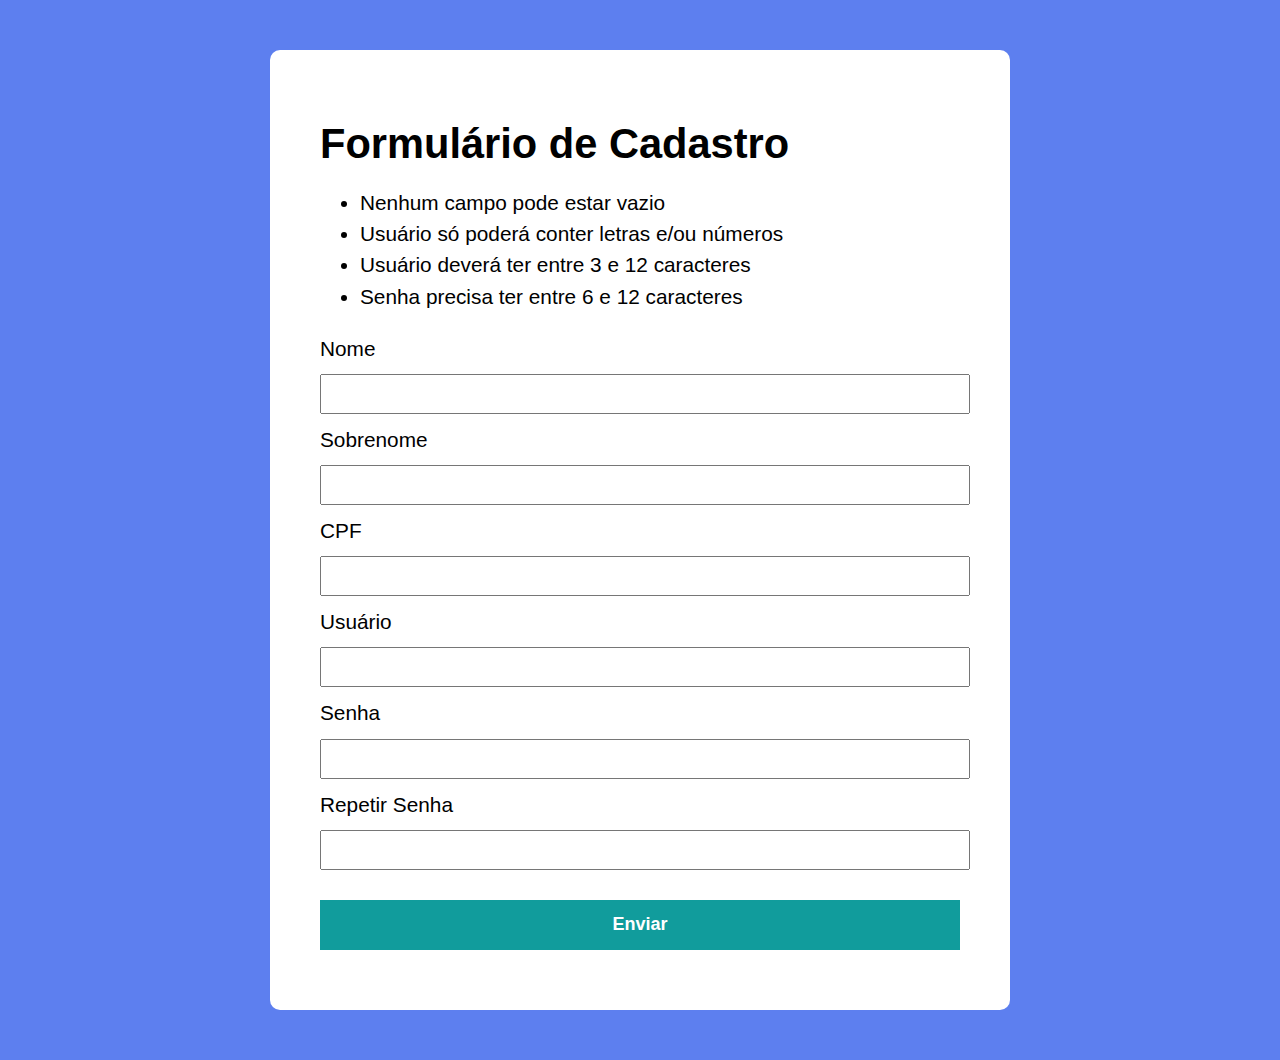
==== Avançado/ValidandoForm/index.html @ 973baa70 "html e css do form" ====
<!DOCTYPE html>
<html lang="pt-BR">

<head>
    <meta charset="UTF-8">
    <meta http-equiv="X-UA-Compatible" content="IE=edge">
    <meta name="viewport" content="width=device-width, initial-scale=1.0">
    <title>VALIDANDO FORMULARIO</title>
    <link rel="stylesheet" href="index.css">
</head>

<body>
    <script src="index.js"></script>

    <section class="container">
        <h1>Formulário de Cadastro</h1>
        <ul>
            <li>Nenhum campo pode estar vazio</li>
            <li>Usuário só poderá conter letras e/ou números</li>
            <li>Usuário deverá ter entre 3 e 12 caracteres</li>
            <li>Senha precisa ter entre 6 e 12 caracteres</li>
        </ul>

        <form action="/" method="post" class="forrmulario">
            <label>Nome</label>
            <input type="text" class="nome">
            <label>Sobrenome</label>
            <input type="text" class="sobrenome">
            <label>CPF</label>
            <input type="text" class="CPF">
            <label>Usuário</label>
            <input type="text" class="user">
            <label>Senha</label>
            <input type="text" class="senha">
            <label>Repetir Senha</label>
            <input type="text" class="Rsenha">
            <button type="submit">Enviar</button>
  
        </form>

    </section>




</body>

</html>
---- Avançado/ValidandoForm/index.css ----
body {
  background: rgb(93, 127, 239);
  font-family: "Open sans", sans-serif;
  font-size: 1.3em;
  line-height: 1.5em;
}

.container {
  max-width: 640px;
  margin: 50px auto;
  background: #fff;
  padding: 50px;
  border-radius: 10px;
}

form input,
form label,
form button {
  display: block;
  width: 100%;
  margin-bottom: 10px;
}

form input {
  font-size: 24px;
  height: 30px;
  padding: 3px;
}

form button {
  border: none;
  background: rgb(17, 156, 156);
  color: #fff;
  font-size: 18px;
  font-weight: 700;
  height: 50px;
  cursor: pointer;
  margin-top: 30px;
}

form button:hover {
  background: rgb(117, 173, 138);
}

.error-text {
  font-size: 12px;
  color: red;
}
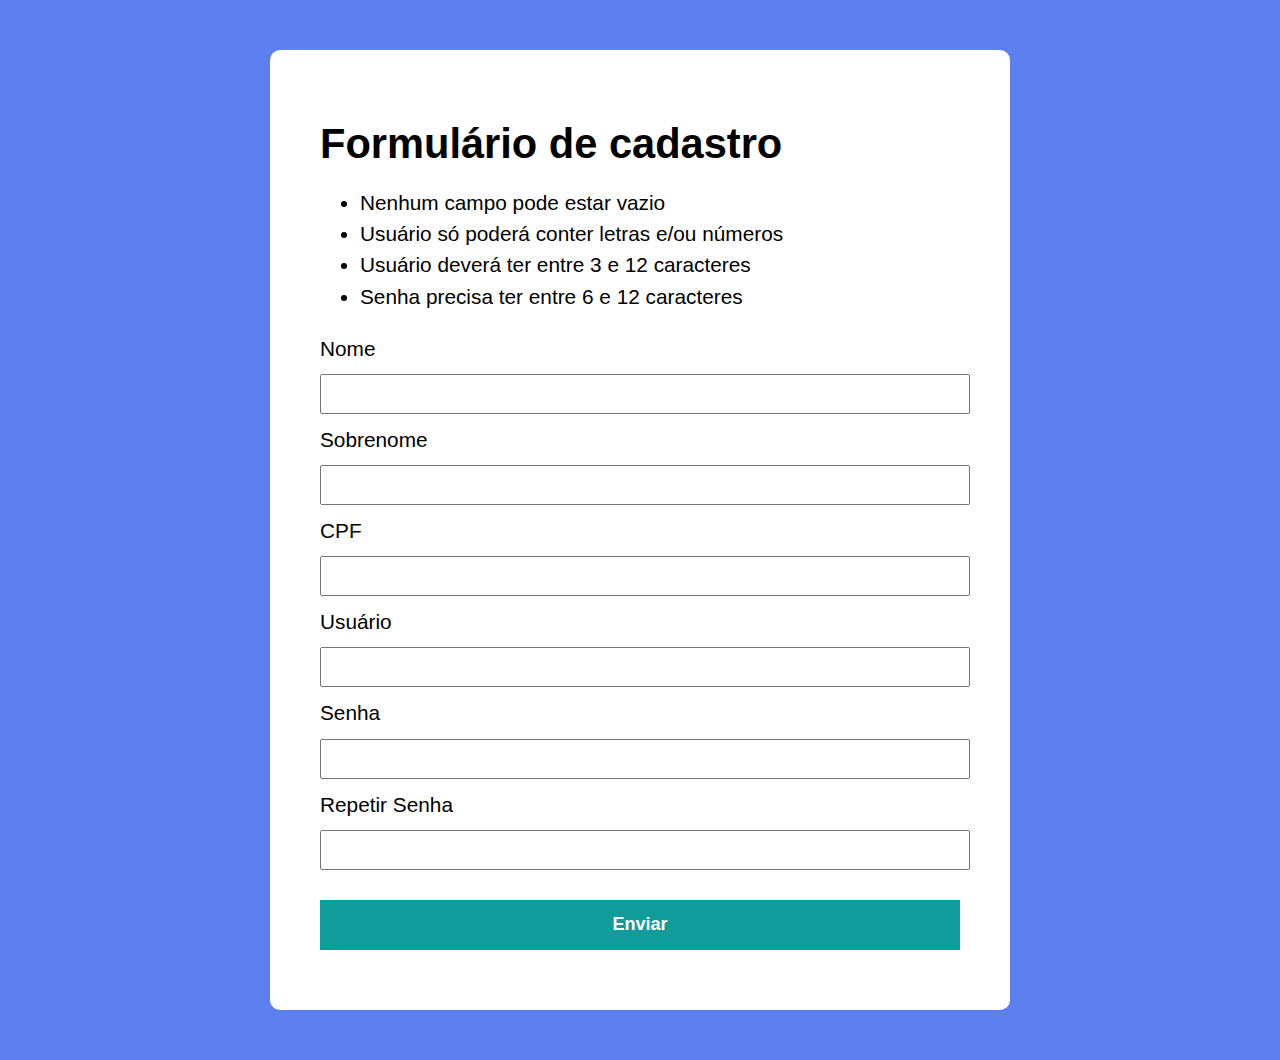
==== commit 0682825c: "JS.Validandoumformulário(usando classe)" ====
--- a/Avançado/ValidandoForm/index.html
+++ b/Avançado/ValidandoForm/index.html
@@ -10,38 +10,35 @@
 </head>
 
 <body>
-    <script src="index.js"></script>
-
+  
     <section class="container">
-        <h1>Formulário de Cadastro</h1>
+        <h1>Formulário de cadastro</h1>
         <ul>
-            <li>Nenhum campo pode estar vazio</li>
-            <li>Usuário só poderá conter letras e/ou números</li>
-            <li>Usuário deverá ter entre 3 e 12 caracteres</li>
-            <li>Senha precisa ter entre 6 e 12 caracteres</li>
+          <li>Nenhum campo pode estar vazio</li>
+          <li>Usuário só poderá conter letras e/ou números</li>
+          <li>Usuário deverá ter entre 3 e 12 caracteres</li>
+          <li>Senha precisa ter entre 6 e 12 caracteres</li>
         </ul>
-
-        <form action="/" method="post" class="forrmulario">
-            <label>Nome</label>
-            <input type="text" class="nome">
-            <label>Sobrenome</label>
-            <input type="text" class="sobrenome">
-            <label>CPF</label>
-            <input type="text" class="CPF">
-            <label>Usuário</label>
-            <input type="text" class="user">
-            <label>Senha</label>
-            <input type="text" class="senha">
-            <label>Repetir Senha</label>
-            <input type="text" class="Rsenha">
-            <button type="submit">Enviar</button>
-  
+        
+        <form action="/" method="POST" class='formulario'>
+          <label>Nome</label>
+          <input type="text" class="nome validar">
+          <label>Sobrenome</label>
+          <input type="text" class="sobrenome validar">
+          <label>CPF</label>
+          <input type="text" class="cpf validar">
+          <label>Usuário</label>
+          <input type="text" class="usuario validar">
+          <label>Senha</label>
+          <input type="password" class="senha validar">
+          <label>Repetir Senha</label>
+          <input type="password" class="repsenha validar">
+          <button type="submit">Enviar</button>
         </form>
-
-    </section>
-
-
-
+      </section>
+    
+      <script src="main.js"></script>
+      <script src="validaCPF.js"></script>
 
 </body>
 
--- a/Avançado/ValidandoForm/index.css
+++ b/Avançado/ValidandoForm/index.css
@@ -42,7 +42,7 @@
   background: rgb(117, 173, 138);
 }
 
-.error-text {
+.error{
   font-size: 12px;
   color: red;
 }
